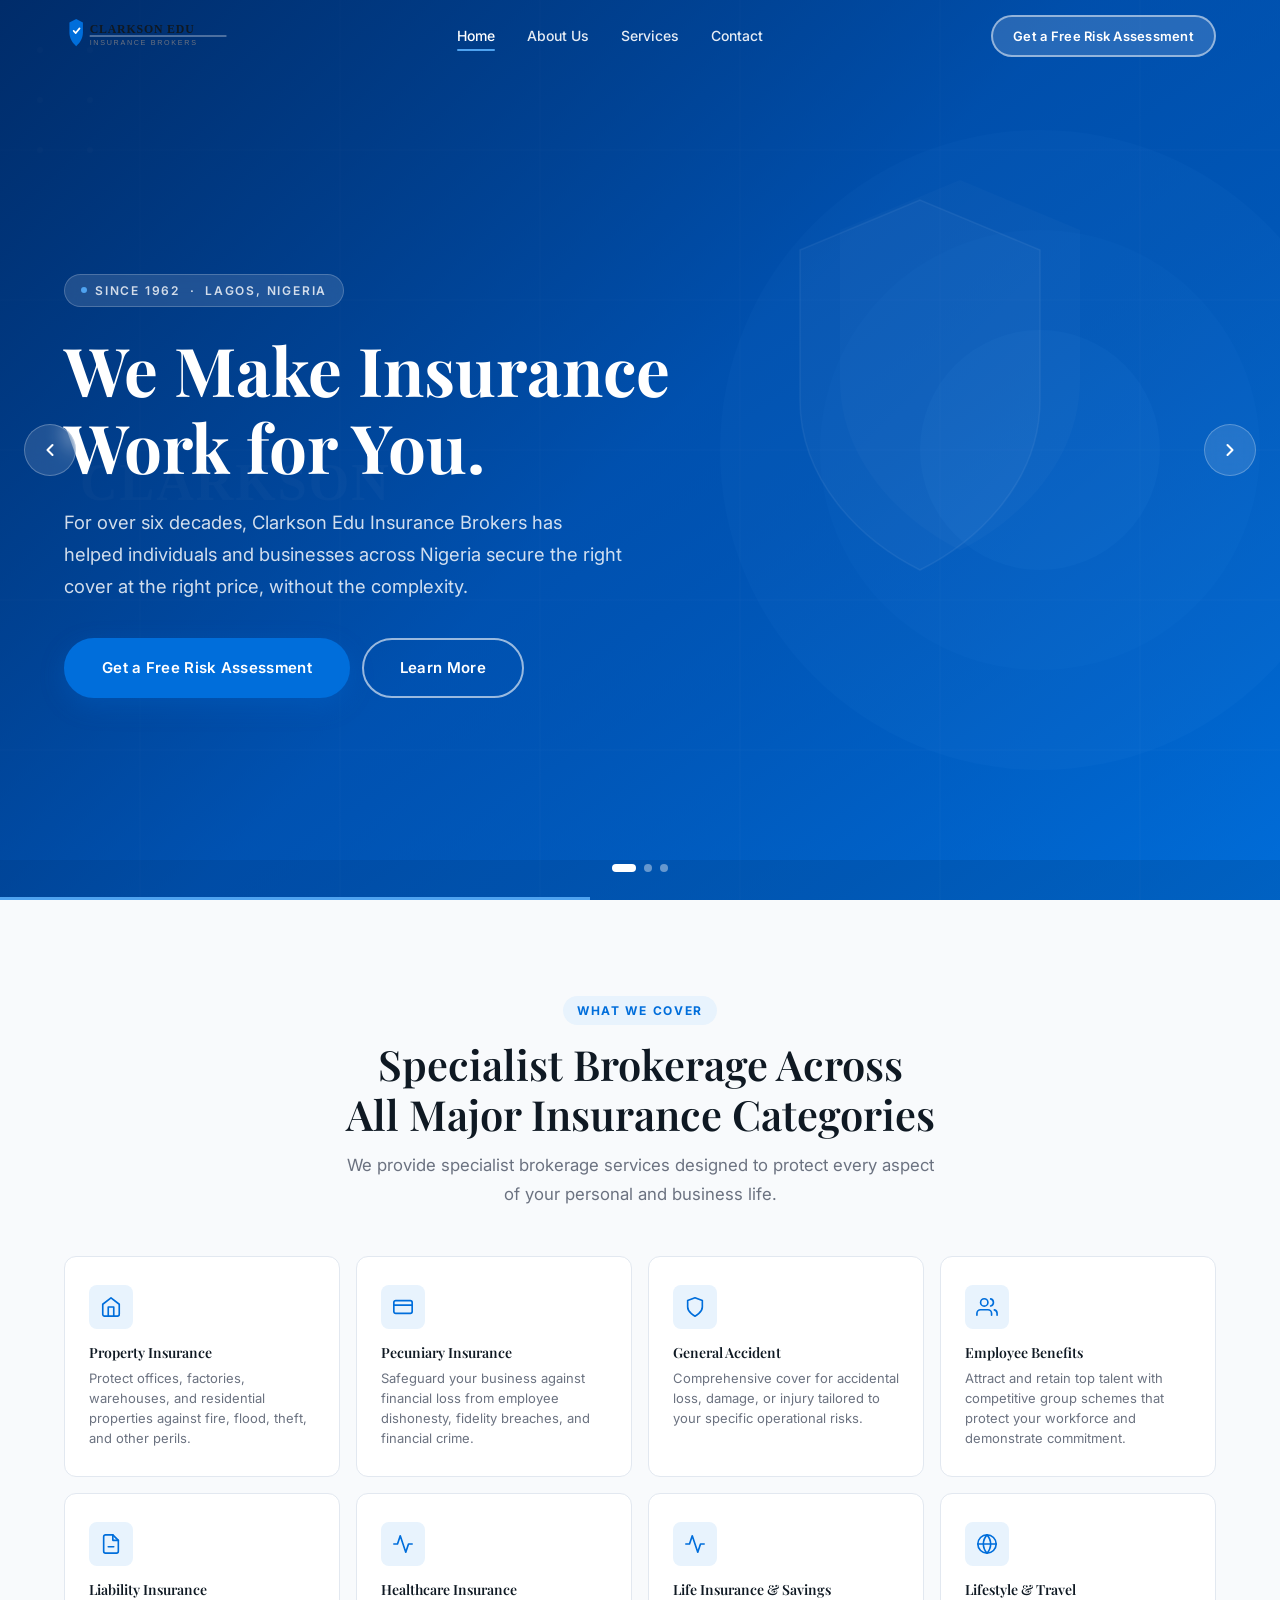
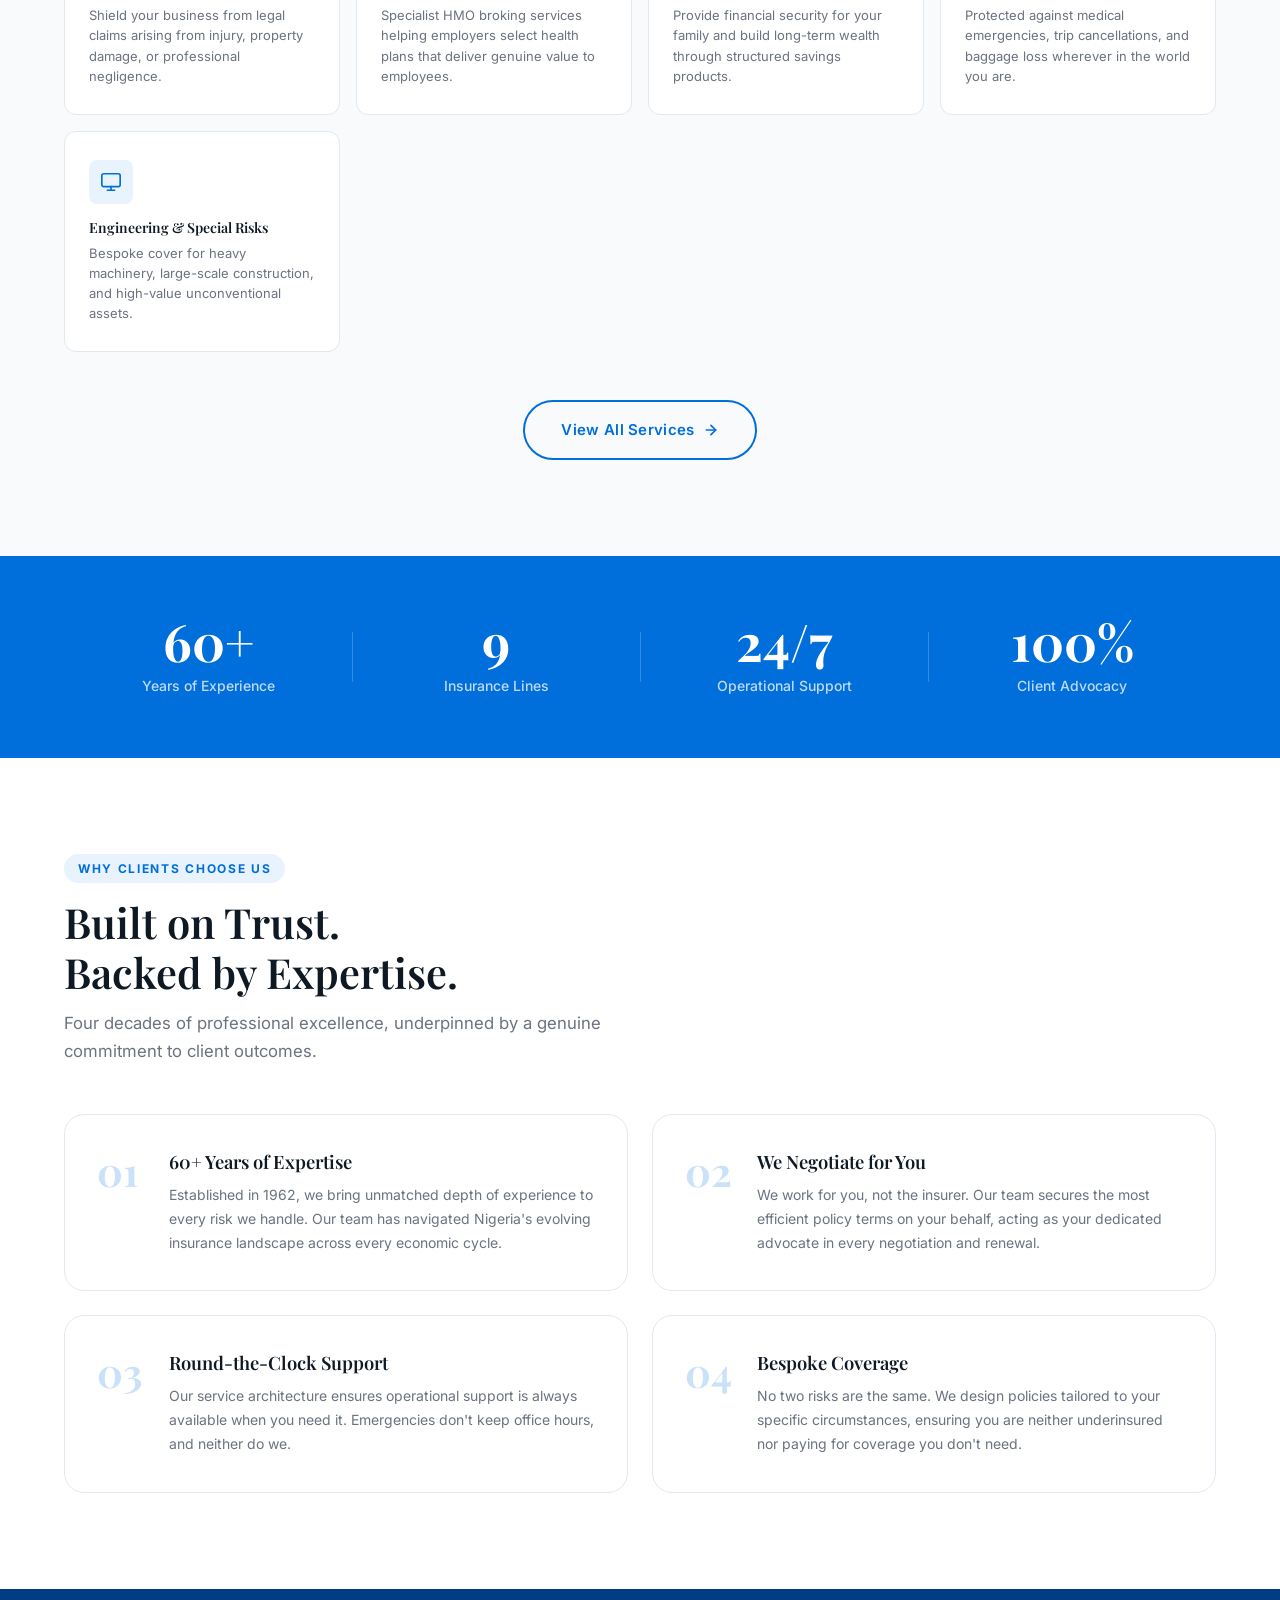
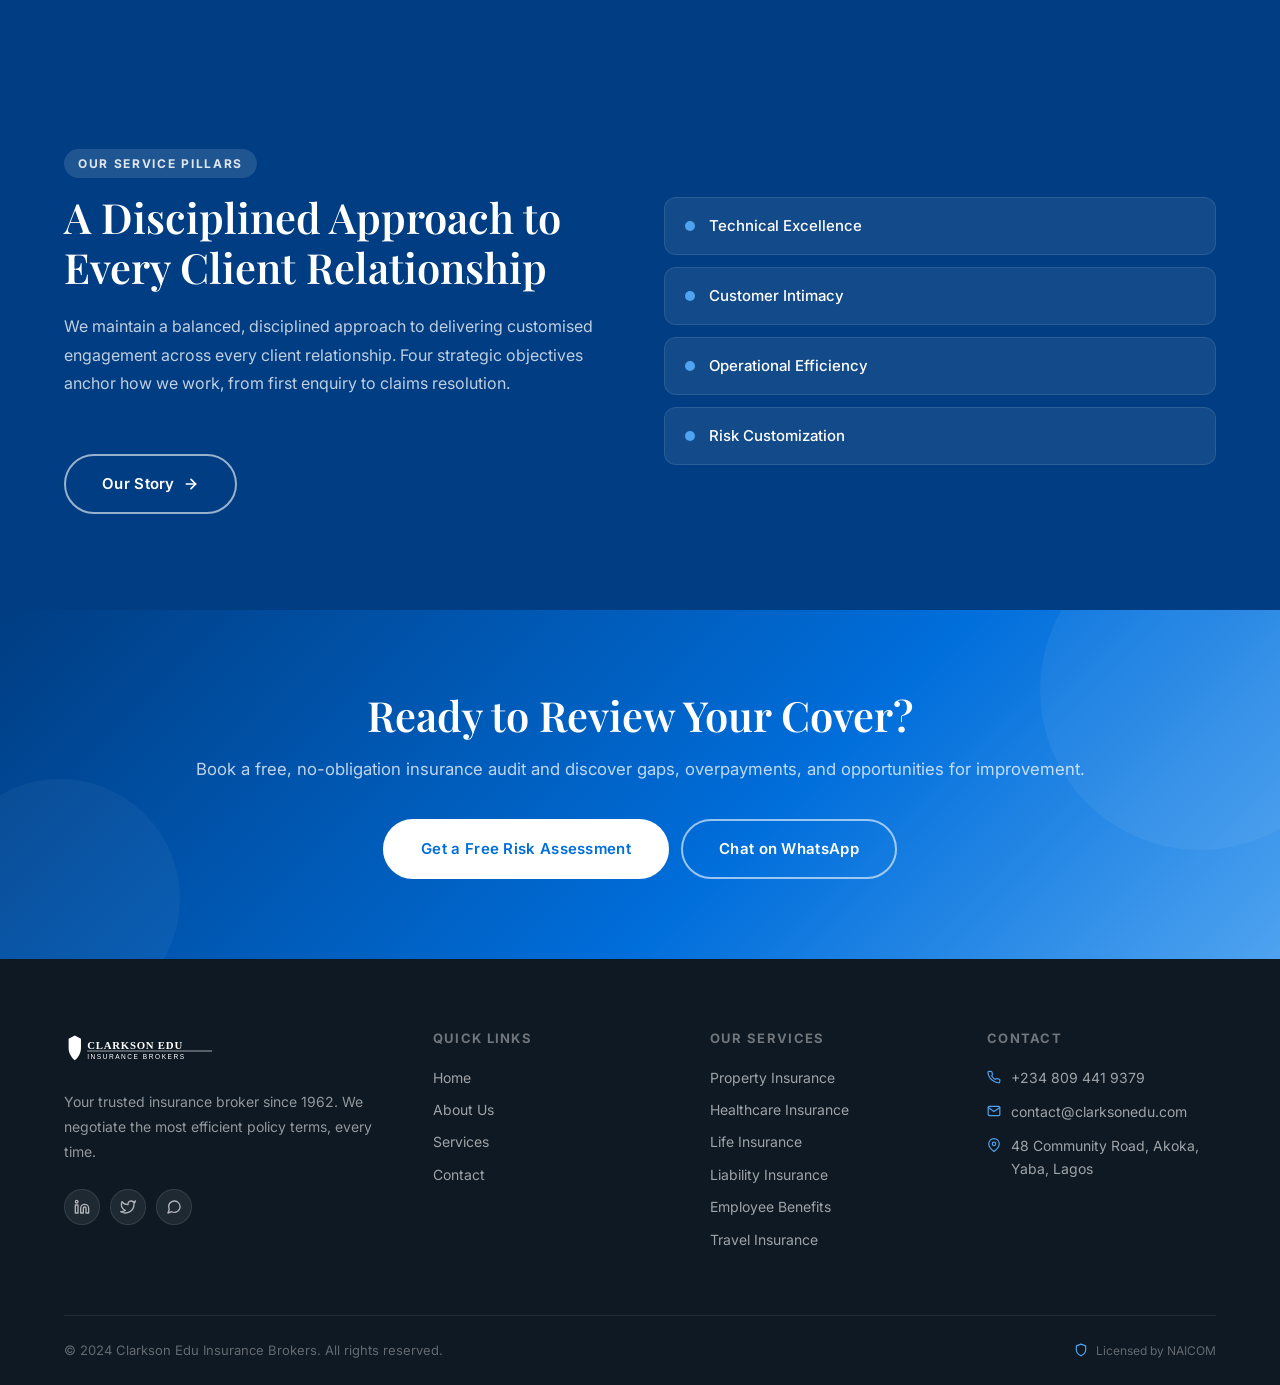
==== index.html @ 84d58c95 "Initial commit: Clarkson website Co-Authored-By: Claude Sonnet 5 <noreply@anthropic.com>" ====
<!DOCTYPE html>
<html lang="en">
<head>
  <meta charset="UTF-8"/>
  <meta name="viewport" content="width=device-width, initial-scale=1.0"/>
  <title>Clarkson Edu Insurance Brokers | We Make Insurance Work for You</title>
  <meta name="description" content="For over six decades, Clarkson Edu Insurance Brokers has helped individuals and businesses across Nigeria secure the right cover at the right price."/>
  <link rel="icon" type="image/svg+xml" href="./images/logo.svg"/>
  <link rel="preconnect" href="https://fonts.googleapis.com"/>
  <link rel="preconnect" href="https://fonts.gstatic.com" crossorigin/>
  <link href="https://fonts.googleapis.com/css2?family=Inter:wght@300;400;500;600;700;800&family=Playfair+Display:wght@500;600;700&display=swap" rel="stylesheet"/>
  <link rel="stylesheet" href="./src/css/styles.css"/>
</head>
<body>

<!-- LOADER -->
<div id="loader">
  <div class="loader-track"><div class="loader-bar"></div></div>
</div>

<!-- HEADER -->
<header id="header">
  <div class="container">
    <nav class="nav-inner">
      <a href="./index.html" class="nav-logo">
        <img src="./images/logo.svg" alt="Clarkson Edu Insurance Brokers"/>
      </a>
      <div class="nav-links">
        <a href="./index.html" class="nav-link">Home</a>
        <a href="./about.html" class="nav-link">About Us</a>
        <a href="./services.html" class="nav-link">Services</a>
        <a href="./contact.html" class="nav-link">Contact</a>
      </div>
      <div class="nav-cta">
        <a href="./contact.html" class="btn btn-primary btn-sm">Get a Free Risk Assessment</a>
      </div>
      <button class="nav-toggle" id="nav-toggle" aria-label="Toggle navigation">
        <span></span><span></span><span></span>
      </button>
    </nav>
  </div>
</header>

<!-- MOBILE NAV -->
<div id="mobile-nav">
  <a href="./index.html" class="mobile-nav-link">Home</a>
  <a href="./about.html" class="mobile-nav-link">About Us</a>
  <a href="./services.html" class="mobile-nav-link">Services</a>
  <a href="./contact.html" class="mobile-nav-link">Contact</a>
  <div class="mobile-nav-cta">
    <a href="./contact.html" class="btn btn-primary">Get a Free Risk Assessment</a>
  </div>
</div>

<!-- HERO SLIDER -->
<section class="hero">
  <div class="slider-track">
    <!-- Slide 1 -->
    <div class="slide slide-1">
      <div class="slide-content">
        <div class="slide-inner">
          <div class="slide-tag">Since 1962 &nbsp;·&nbsp; Lagos, Nigeria</div>
          <h1 class="slide-headline">We Make Insurance<br/>Work for You.</h1>
          <p class="slide-sub">For over six decades, Clarkson Edu Insurance Brokers has helped individuals and businesses across Nigeria secure the right cover at the right price, without the complexity.</p>
          <div class="slide-actions">
            <a href="./contact.html" class="btn btn-primary btn-lg">Get a Free Risk Assessment</a>
            <a href="./about.html" class="btn btn-outline btn-lg">Learn More</a>
          </div>
        </div>
      </div>
    </div>
    <!-- Slide 2 -->
    <div class="slide slide-2">
      <div class="slide-content">
        <div class="slide-inner">
          <div class="slide-tag">60+ Years of Expertise</div>
          <h1 class="slide-headline">Your Advocate.<br/>Not the Insurer's.</h1>
          <p class="slide-sub">We work for you, not the insurer. Our team secures the most efficient policy terms on your behalf, so you never navigate insurance alone.</p>
          <div class="slide-actions">
            <a href="./services.html" class="btn btn-primary btn-lg">Explore Our Services</a>
            <a href="tel:+2348094419379" class="btn btn-outline btn-lg">
              <svg xmlns="http://www.w3.org/2000/svg" width="16" height="16" viewBox="0 0 24 24" fill="none" stroke="currentColor" stroke-width="2" stroke-linecap="round" stroke-linejoin="round"><path d="M22 16.92v3a2 2 0 0 1-2.18 2 19.79 19.79 0 0 1-8.63-3.07A19.5 19.5 0 0 1 4.69 13 19.79 19.79 0 0 1 1.61 4.45 2 2 0 0 1 3.6 2.27h3a2 2 0 0 1 2 1.72c.127.96.361 1.903.7 2.81a2 2 0 0 1-.45 2.11L7.91 9.91a16 16 0 0 0 6.29 6.29l.95-.95a2 2 0 0 1 2.11-.45c.907.339 1.85.573 2.81.7A2 2 0 0 1 22 16.92z"/></svg>
              Book a Call
            </a>
          </div>
        </div>
      </div>
    </div>
    <!-- Slide 3 -->
    <div class="slide slide-3">
      <div class="slide-content">
        <div class="slide-inner">
          <div class="slide-tag">Bespoke Coverage &nbsp;·&nbsp; Round-the-Clock Support</div>
          <h1 class="slide-headline">From Property to<br/>Healthcare: We Cover It All.</h1>
          <p class="slide-sub">Specialist brokerage across all major insurance categories. From individual cover to enterprise-wide risk programs, tailored to your specific circumstances.</p>
          <div class="slide-actions">
            <a href="./services.html" class="btn btn-primary btn-lg">View All Services</a>
            <a href="https://wa.me/2348094419379" target="_blank" rel="noopener" class="btn btn-outline btn-lg">Chat on WhatsApp</a>
          </div>
        </div>
      </div>
    </div>
  </div>
  <button class="slider-prev" aria-label="Previous slide">
    <svg xmlns="http://www.w3.org/2000/svg" width="20" height="20" viewBox="0 0 24 24" fill="none" stroke="currentColor" stroke-width="2.5" stroke-linecap="round" stroke-linejoin="round"><polyline points="15 18 9 12 15 6"/></svg>
  </button>
  <button class="slider-next" aria-label="Next slide">
    <svg xmlns="http://www.w3.org/2000/svg" width="20" height="20" viewBox="0 0 24 24" fill="none" stroke="currentColor" stroke-width="2.5" stroke-linecap="round" stroke-linejoin="round"><polyline points="9 18 15 12 9 6"/></svg>
  </button>
  <div class="slider-dots"></div>
  <div class="slider-progress-bar"></div>
</section>

<!-- WHAT WE COVER -->
<section class="section section-alt">
  <div class="container">
    <div class="text-center reveal">
      <span class="section-label">What We Cover</span>
      <h2 class="section-title">Specialist Brokerage Across<br/>All Major Insurance Categories</h2>
      <p class="section-sub">We provide specialist brokerage services designed to protect every aspect of your personal and business life.</p>
    </div>
    <div class="categories-grid">
      <div class="category-card reveal reveal-delay-1">
        <div class="category-icon">
          <svg xmlns="http://www.w3.org/2000/svg" width="22" height="22" viewBox="0 0 24 24" fill="none" stroke="currentColor" stroke-width="1.8" stroke-linecap="round" stroke-linejoin="round"><path d="M3 9l9-7 9 7v11a2 2 0 0 1-2 2H5a2 2 0 0 1-2-2z"/><polyline points="9 22 9 12 15 12 15 22"/></svg>
        </div>
        <h4>Property Insurance</h4>
        <p>Protect offices, factories, warehouses, and residential properties against fire, flood, theft, and other perils.</p>
      </div>
      <div class="category-card reveal reveal-delay-2">
        <div class="category-icon">
          <svg xmlns="http://www.w3.org/2000/svg" width="22" height="22" viewBox="0 0 24 24" fill="none" stroke="currentColor" stroke-width="1.8" stroke-linecap="round" stroke-linejoin="round"><rect x="2" y="5" width="20" height="14" rx="2"/><line x1="2" y1="10" x2="22" y2="10"/></svg>
        </div>
        <h4>Pecuniary Insurance</h4>
        <p>Safeguard your business against financial loss from employee dishonesty, fidelity breaches, and financial crime.</p>
      </div>
      <div class="category-card reveal reveal-delay-3">
        <div class="category-icon">
          <svg xmlns="http://www.w3.org/2000/svg" width="22" height="22" viewBox="0 0 24 24" fill="none" stroke="currentColor" stroke-width="1.8" stroke-linecap="round" stroke-linejoin="round"><path d="M12 22s8-4 8-10V5l-8-3-8 3v7c0 6 8 10 8 10z"/></svg>
        </div>
        <h4>General Accident</h4>
        <p>Comprehensive cover for accidental loss, damage, or injury tailored to your specific operational risks.</p>
      </div>
      <div class="category-card reveal reveal-delay-4">
        <div class="category-icon">
          <svg xmlns="http://www.w3.org/2000/svg" width="22" height="22" viewBox="0 0 24 24" fill="none" stroke="currentColor" stroke-width="1.8" stroke-linecap="round" stroke-linejoin="round"><path d="M17 21v-2a4 4 0 0 0-4-4H5a4 4 0 0 0-4 4v2"/><circle cx="9" cy="7" r="4"/><path d="M23 21v-2a4 4 0 0 0-3-3.87"/><path d="M16 3.13a4 4 0 0 1 0 7.75"/></svg>
        </div>
        <h4>Employee Benefits</h4>
        <p>Attract and retain top talent with competitive group schemes that protect your workforce and demonstrate commitment.</p>
      </div>
      <div class="category-card reveal">
        <div class="category-icon">
          <svg xmlns="http://www.w3.org/2000/svg" width="22" height="22" viewBox="0 0 24 24" fill="none" stroke="currentColor" stroke-width="1.8" stroke-linecap="round" stroke-linejoin="round"><path d="M14 2H6a2 2 0 0 0-2 2v16a2 2 0 0 0 2 2h12a2 2 0 0 0 2-2V8z"/><polyline points="14 2 14 8 20 8"/><line x1="9" y1="15" x2="15" y2="15"/></svg>
        </div>
        <h4>Liability Insurance</h4>
        <p>Shield your business from legal claims arising from injury, property damage, or professional negligence.</p>
      </div>
      <div class="category-card reveal reveal-delay-1">
        <div class="category-icon">
          <svg xmlns="http://www.w3.org/2000/svg" width="22" height="22" viewBox="0 0 24 24" fill="none" stroke="currentColor" stroke-width="1.8" stroke-linecap="round" stroke-linejoin="round"><path d="M22 12h-4l-3 9L9 3l-3 9H2"/></svg>
        </div>
        <h4>Healthcare Insurance</h4>
        <p>Specialist HMO broking services helping employers select health plans that deliver genuine value to employees.</p>
      </div>
      <div class="category-card reveal reveal-delay-2">
        <div class="category-icon">
          <svg xmlns="http://www.w3.org/2000/svg" width="22" height="22" viewBox="0 0 24 24" fill="none" stroke="currentColor" stroke-width="1.8" stroke-linecap="round" stroke-linejoin="round"><polyline points="22 12 18 12 15 21 9 3 6 12 2 12"/></svg>
        </div>
        <h4>Life Insurance &amp; Savings</h4>
        <p>Provide financial security for your family and build long-term wealth through structured savings products.</p>
      </div>
      <div class="category-card reveal reveal-delay-3">
        <div class="category-icon">
          <svg xmlns="http://www.w3.org/2000/svg" width="22" height="22" viewBox="0 0 24 24" fill="none" stroke="currentColor" stroke-width="1.8" stroke-linecap="round" stroke-linejoin="round"><circle cx="12" cy="12" r="10"/><line x1="2" y1="12" x2="22" y2="12"/><path d="M12 2a15.3 15.3 0 0 1 4 10 15.3 15.3 0 0 1-4 10 15.3 15.3 0 0 1-4-10 15.3 15.3 0 0 1 4-10z"/></svg>
        </div>
        <h4>Lifestyle &amp; Travel</h4>
        <p>Protected against medical emergencies, trip cancellations, and baggage loss wherever in the world you are.</p>
      </div>
      <div class="category-card reveal reveal-delay-4">
        <div class="category-icon">
          <svg xmlns="http://www.w3.org/2000/svg" width="22" height="22" viewBox="0 0 24 24" fill="none" stroke="currentColor" stroke-width="1.8" stroke-linecap="round" stroke-linejoin="round"><rect x="2" y="3" width="20" height="14" rx="2"/><line x1="8" y1="21" x2="16" y2="21"/><line x1="12" y1="17" x2="12" y2="21"/></svg>
        </div>
        <h4>Engineering &amp; Special Risks</h4>
        <p>Bespoke cover for heavy machinery, large-scale construction, and high-value unconventional assets.</p>
      </div>
    </div>
    <div class="text-center" style="margin-top:48px;">
      <a href="./services.html" class="btn btn-outline-dark btn-lg">
        View All Services
        <svg xmlns="http://www.w3.org/2000/svg" width="16" height="16" viewBox="0 0 24 24" fill="none" stroke="currentColor" stroke-width="2.5" stroke-linecap="round" stroke-linejoin="round"><line x1="5" y1="12" x2="19" y2="12"/><polyline points="12 5 19 12 12 19"/></svg>
      </a>
    </div>
  </div>
</section>

<!-- STATS STRIP -->
<div class="stats-strip">
  <div class="container">
    <div class="stats-grid">
      <div class="stat-item reveal">
        <div class="stat-num">60+</div>
        <div class="stat-label">Years of Experience</div>
      </div>
      <div class="stat-item reveal reveal-delay-1">
        <div class="stat-num">9</div>
        <div class="stat-label">Insurance Lines</div>
      </div>
      <div class="stat-item reveal reveal-delay-2">
        <div class="stat-num">24/7</div>
        <div class="stat-label">Operational Support</div>
      </div>
      <div class="stat-item reveal reveal-delay-3">
        <div class="stat-num">100%</div>
        <div class="stat-label">Client Advocacy</div>
      </div>
    </div>
  </div>
</div>

<!-- WHY CLIENTS CHOOSE CLARKSON -->
<section class="section">
  <div class="container">
    <div class="reveal">
      <span class="section-label">Why Clients Choose Us</span>
      <h2 class="section-title">Built on Trust.<br/>Backed by Expertise.</h2>
      <p class="section-sub">Four decades of professional excellence, underpinned by a genuine commitment to client outcomes.</p>
    </div>
    <div class="reasons-grid" style="margin-top:48px;">
      <div class="reason-card reveal">
        <div class="reason-num">01</div>
        <div class="reason-body">
          <h3>60+ Years of Expertise</h3>
          <p>Established in 1962, we bring unmatched depth of experience to every risk we handle. Our team has navigated Nigeria's evolving insurance landscape across every economic cycle.</p>
        </div>
      </div>
      <div class="reason-card reveal reveal-delay-1">
        <div class="reason-num">02</div>
        <div class="reason-body">
          <h3>We Negotiate for You</h3>
          <p>We work for you, not the insurer. Our team secures the most efficient policy terms on your behalf, acting as your dedicated advocate in every negotiation and renewal.</p>
        </div>
      </div>
      <div class="reason-card reveal reveal-delay-2">
        <div class="reason-num">03</div>
        <div class="reason-body">
          <h3>Round-the-Clock Support</h3>
          <p>Our service architecture ensures operational support is always available when you need it. Emergencies don't keep office hours, and neither do we.</p>
        </div>
      </div>
      <div class="reason-card reveal reveal-delay-3">
        <div class="reason-num">04</div>
        <div class="reason-body">
          <h3>Bespoke Coverage</h3>
          <p>No two risks are the same. We design policies tailored to your specific circumstances, ensuring you are neither underinsured nor paying for coverage you don't need.</p>
        </div>
      </div>
    </div>
  </div>
</section>

<!-- SERVICE PILLARS -->
<section class="section section-dark">
  <div class="container">
    <div class="pillars-wrapper">
      <div class="pillars-text reveal">
        <span class="section-label">Our Service Pillars</span>
        <h2 class="section-title" style="color:#fff;margin-bottom:20px;">A Disciplined Approach to Every Client Relationship</h2>
        <p>We maintain a balanced, disciplined approach to delivering customised engagement across every client relationship. Four strategic objectives anchor how we work, from first enquiry to claims resolution.</p>
        <a href="./about.html" class="btn btn-outline btn-lg" style="margin-top:24px;">
          Our Story
          <svg xmlns="http://www.w3.org/2000/svg" width="16" height="16" viewBox="0 0 24 24" fill="none" stroke="currentColor" stroke-width="2.5" stroke-linecap="round" stroke-linejoin="round"><line x1="5" y1="12" x2="19" y2="12"/><polyline points="12 5 19 12 12 19"/></svg>
        </a>
      </div>
      <div class="pillars-list reveal reveal-delay-2">
        <div class="pillar-item"><div class="pillar-dot"></div><span>Technical Excellence</span></div>
        <div class="pillar-item"><div class="pillar-dot"></div><span>Customer Intimacy</span></div>
        <div class="pillar-item"><div class="pillar-dot"></div><span>Operational Efficiency</span></div>
        <div class="pillar-item"><div class="pillar-dot"></div><span>Risk Customization</span></div>
      </div>
    </div>
  </div>
</section>

<!-- CTA BANNER -->
<section class="cta-banner">
  <div class="container">
    <div class="cta-banner-inner reveal">
      <h2>Ready to Review Your Cover?</h2>
      <p>Book a free, no-obligation insurance audit and discover gaps, overpayments, and opportunities for improvement.</p>
      <div class="btn-group">
        <a href="./contact.html" class="btn btn-lg" style="background:#fff;color:var(--primary);border:2px solid #fff;">Get a Free Risk Assessment</a>
        <a href="https://wa.me/2348094419379" target="_blank" rel="noopener" class="btn btn-outline btn-lg">Chat on WhatsApp</a>
      </div>
    </div>
  </div>
</section>

<!-- FOOTER -->
<footer>
  <div class="container">
    <div class="footer-grid">
      <div class="footer-brand">
        <div class="footer-logo">
          <img src="./images/logo.svg" alt="Clarkson Edu Insurance Brokers"/>
        </div>
        <p class="footer-tagline">Your trusted insurance broker since 1962. We negotiate the most efficient policy terms, every time.</p>
        <div class="footer-socials">
          <a href="#" class="social-btn" aria-label="LinkedIn"><svg xmlns="http://www.w3.org/2000/svg" width="16" height="16" viewBox="0 0 24 24" fill="none" stroke="currentColor" stroke-width="2" stroke-linecap="round" stroke-linejoin="round"><path d="M16 8a6 6 0 0 1 6 6v7h-4v-7a2 2 0 0 0-2-2 2 2 0 0 0-2 2v7h-4v-7a6 6 0 0 1 6-6z"/><rect x="2" y="9" width="4" height="12"/><circle cx="4" cy="4" r="2"/></svg></a>
          <a href="#" class="social-btn" aria-label="Twitter/X"><svg xmlns="http://www.w3.org/2000/svg" width="16" height="16" viewBox="0 0 24 24" fill="none" stroke="currentColor" stroke-width="2" stroke-linecap="round" stroke-linejoin="round"><path d="M23 3a10.9 10.9 0 0 1-3.14 1.53 4.48 4.48 0 0 0-7.86 3v1A10.66 10.66 0 0 1 3 4s-4 9 5 13a11.64 11.64 0 0 1-7 2c9 5 20 0 20-11.5a4.5 4.5 0 0 0-.08-.83A7.72 7.72 0 0 0 23 3z"/></svg></a>
          <a href="https://wa.me/2348094419379" class="social-btn" aria-label="WhatsApp"><svg xmlns="http://www.w3.org/2000/svg" width="16" height="16" viewBox="0 0 24 24" fill="none" stroke="currentColor" stroke-width="2" stroke-linecap="round" stroke-linejoin="round"><path d="M21 11.5a8.38 8.38 0 0 1-.9 3.8 8.5 8.5 0 0 1-7.6 4.7 8.38 8.38 0 0 1-3.8-.9L3 21l1.9-5.7a8.38 8.38 0 0 1-.9-3.8 8.5 8.5 0 0 1 4.7-7.6 8.38 8.38 0 0 1 3.8-.9h.5a8.48 8.48 0 0 1 8 8v.5z"/></svg></a>
        </div>
      </div>
      <div class="footer-col">
        <h4>Quick Links</h4>
        <div class="footer-links">
          <a href="./index.html">Home</a>
          <a href="./about.html">About Us</a>
          <a href="./services.html">Services</a>
          <a href="./contact.html">Contact</a>
        </div>
      </div>
      <div class="footer-col">
        <h4>Our Services</h4>
        <div class="footer-links">
          <a href="./services.html">Property Insurance</a>
          <a href="./services.html">Healthcare Insurance</a>
          <a href="./services.html">Life Insurance</a>
          <a href="./services.html">Liability Insurance</a>
          <a href="./services.html">Employee Benefits</a>
          <a href="./services.html">Travel Insurance</a>
        </div>
      </div>
      <div class="footer-col">
        <h4>Contact</h4>
        <div class="footer-contact-item"><svg xmlns="http://www.w3.org/2000/svg" width="14" height="14" viewBox="0 0 24 24" fill="none" stroke="currentColor" stroke-width="2" stroke-linecap="round" stroke-linejoin="round"><path d="M22 16.92v3a2 2 0 0 1-2.18 2 19.79 19.79 0 0 1-8.63-3.07A19.5 19.5 0 0 1 4.69 13 19.79 19.79 0 0 1 1.61 4.45 2 2 0 0 1 3.6 2.27h3a2 2 0 0 1 2 1.72c.127.96.361 1.903.7 2.81a2 2 0 0 1-.45 2.11L7.91 9.91a16 16 0 0 0 6.29 6.29l.95-.95a2 2 0 0 1 2.11-.45c.907.339 1.85.573 2.81.7A2 2 0 0 1 22 16.92z"/></svg><span>+234 809 441 9379</span></div>
        <div class="footer-contact-item"><svg xmlns="http://www.w3.org/2000/svg" width="14" height="14" viewBox="0 0 24 24" fill="none" stroke="currentColor" stroke-width="2" stroke-linecap="round" stroke-linejoin="round"><path d="M4 4h16c1.1 0 2 .9 2 2v12c0 1.1-.9 2-2 2H4c-1.1 0-2-.9-2-2V6c0-1.1.9-2 2-2z"/><polyline points="22,6 12,13 2,6"/></svg><span>contact@clarksonedu.com</span></div>
        <div class="footer-contact-item"><svg xmlns="http://www.w3.org/2000/svg" width="14" height="14" viewBox="0 0 24 24" fill="none" stroke="currentColor" stroke-width="2" stroke-linecap="round" stroke-linejoin="round"><path d="M21 10c0 7-9 13-9 13s-9-6-9-13a9 9 0 0 1 18 0z"/><circle cx="12" cy="10" r="3"/></svg><span>48 Community Road, Akoka, Yaba, Lagos</span></div>
      </div>
    </div>
    <div class="footer-bottom">
      <p class="footer-copy">© 2024 Clarkson Edu Insurance Brokers. All rights reserved.</p>
      <div class="footer-badge"><svg xmlns="http://www.w3.org/2000/svg" width="14" height="14" viewBox="0 0 24 24" fill="none" stroke="currentColor" stroke-width="2" stroke-linecap="round" stroke-linejoin="round"><path d="M12 22s8-4 8-10V5l-8-3-8 3v7c0 6 8 10 8 10z"/></svg>Licensed by NAICOM</div>
    </div>
  </div>
</footer>

<script type="module" src="./src/js/main.js"></script>
</body>
</html>
---- src/css/styles.css ----
/* ============================================================
   CLARKSON INSURANCE BROKERS — MAIN STYLESHEET
   Primary: #006edb  |  Theme: Light
   ============================================================ */

/* --- Google Fonts --- */
@import url('https://fonts.googleapis.com/css2?family=Inter:wght@300;400;500;600;700;800;900&family=Playfair+Display:wght@500;600;700&display=swap');

/* --- Variables --- */
:root {
  --primary:       #006edb;
  --primary-dark:  #0055b0;
  --primary-deeper:#003d82;
  --primary-light: #e8f3fd;
  --primary-mid:   #4fa3f0;
  --accent:        #ff6b2b;

  --text-dark:     #0f1923;
  --text-body:     #2d3748;
  --text-muted:    #6b7280;
  --text-light:    #9ca3af;

  --bg:            #ffffff;
  --bg-surface:    #f8fafc;
  --bg-alt:        #f1f5f9;
  --border:        #e2e8f0;
  --border-light:  #f1f5f9;

  --radius-sm:     4px;
  --radius:        8px;
  --radius-lg:     12px;
  --radius-xl:     20px;
  --radius-full:   9999px;

  --shadow-sm:     0 1px 3px rgba(0,0,0,0.06), 0 1px 2px rgba(0,0,0,0.04);
  --shadow:        0 4px 16px rgba(0,0,0,0.08);
  --shadow-md:     0 8px 32px rgba(0,0,0,0.10);
  --shadow-lg:     0 16px 48px rgba(0,0,0,0.12);
  --shadow-primary:0 8px 24px rgba(0,110,219,0.25);

  --transition:    all 0.25s cubic-bezier(0.4,0,0.2,1);
  --transition-slow: all 0.45s cubic-bezier(0.4,0,0.2,1);

  --header-h:      72px;
  --max-w:         1200px;
  --max-w-narrow:  860px;
}

/* --- Reset --- */
*, *::before, *::after { box-sizing: border-box; margin: 0; padding: 0; }
html { scroll-behavior: smooth; font-size: 16px; }
body {
  font-family: 'Inter', system-ui, sans-serif;
  background: var(--bg);
  color: var(--text-body);
  line-height: 1.6;
  -webkit-font-smoothing: antialiased;
  overflow-x: hidden;
}
img { display: block; max-width: 100%; }
a { text-decoration: none; color: inherit; }
ul, ol { list-style: none; }
button { cursor: pointer; font-family: inherit; }
input, textarea, select { font-family: inherit; }

/* --- Loader --- */
#loader {
  position: fixed;
  inset: 0;
  background: #ffffff;
  z-index: 99999;
  display: flex;
  flex-direction: column;
  align-items: center;
  justify-content: center;
  gap: 16px;
  transition: opacity 0.5s ease, visibility 0.5s ease;
}
#loader.hidden {
  opacity: 0;
  visibility: hidden;
  pointer-events: none;
}
.loader-label {
  font-size: 13px;
  font-weight: 500;
  letter-spacing: 0.12em;
  text-transform: uppercase;
  color: #888;
}
.loader-track {
  width: 200px;
  height: 2px;
  background: #e5e5e5;
  border-radius: 2px;
  overflow: hidden;
}
.loader-bar {
  height: 100%;
  width: 0%;
  background: #000000;
  border-radius: 2px;
  transition: width 0.12s ease;
}

/* --- Container --- */
.container {
  width: 100%;
  max-width: var(--max-w);
  margin: 0 auto;
  padding: 0 24px;
}
.container-narrow {
  width: 100%;
  max-width: var(--max-w-narrow);
  margin: 0 auto;
  padding: 0 24px;
}

/* --- Typography --- */
h1, h2, h3, h4, h5 {
  font-family: 'Playfair Display', Georgia, serif;
  color: var(--text-dark);
  line-height: 1.2;
}
h1 { font-size: clamp(2.2rem, 5vw, 3.6rem); font-weight: 700; }
h2 { font-size: clamp(1.8rem, 3.5vw, 2.6rem); font-weight: 600; }
h3 { font-size: clamp(1.2rem, 2.5vw, 1.5rem); font-weight: 600; }
h4 { font-size: 1.1rem; font-weight: 600; }
p  { color: var(--text-body); }

.section-label {
  display: inline-block;
  font-size: 12px;
  font-weight: 700;
  letter-spacing: 0.14em;
  text-transform: uppercase;
  color: var(--primary);
  background: var(--primary-light);
  padding: 5px 14px;
  border-radius: var(--radius-full);
  margin-bottom: 14px;
}
.section-title { margin-bottom: 12px; }
.section-sub {
  font-size: 1.05rem;
  color: var(--text-muted);
  max-width: 600px;
  line-height: 1.7;
}
.text-center { text-align: center; }
.text-center .section-sub { margin: 0 auto; }

/* --- Buttons --- */
.btn {
  display: inline-flex;
  align-items: center;
  gap: 8px;
  padding: 13px 28px;
  font-size: 14px;
  font-weight: 600;
  font-family: 'Inter', sans-serif;
  border-radius: var(--radius-full);
  border: 2px solid transparent;
  transition: var(--transition);
  white-space: nowrap;
  letter-spacing: 0.02em;
}
.btn-primary {
  background: var(--primary);
  color: #fff;
  border-color: var(--primary);
  box-shadow: var(--shadow-primary);
}
.btn-primary:hover {
  background: var(--primary-dark);
  border-color: var(--primary-dark);
  transform: translateY(-1px);
  box-shadow: 0 12px 32px rgba(0,110,219,0.35);
}
.btn-outline {
  background: transparent;
  color: #fff;
  border-color: rgba(255,255,255,0.6);
}
.btn-outline:hover {
  background: rgba(255,255,255,0.15);
  border-color: #fff;
}
.btn-outline-dark {
  background: transparent;
  color: var(--primary);
  border-color: var(--primary);
}
.btn-outline-dark:hover {
  background: var(--primary);
  color: #fff;
}
.btn-ghost {
  background: transparent;
  color: var(--primary);
  border-color: transparent;
  padding-left: 0;
}
.btn-ghost:hover { gap: 12px; }
.btn svg { width: 16px; height: 16px; flex-shrink: 0; }
.btn-sm { padding: 9px 20px; font-size: 13px; }
.btn-lg { padding: 16px 36px; font-size: 15px; }

/* ============================================================
   HEADER / NAVIGATION
   ============================================================ */
#header {
  position: fixed;
  top: 0; left: 0; right: 0;
  height: var(--header-h);
  z-index: 1000;
  background: transparent;
  transition: var(--transition-slow);
}
#header.scrolled {
  background: rgba(255,255,255,0.98);
  box-shadow: 0 1px 0 var(--border), var(--shadow-sm);
  backdrop-filter: blur(12px);
  -webkit-backdrop-filter: blur(12px);
}
.nav-inner {
  height: var(--header-h);
  display: flex;
  align-items: center;
  justify-content: space-between;
  gap: 24px;
}
.nav-logo {
  display: flex;
  align-items: center;
  gap: 12px;
  flex-shrink: 0;
}
.nav-logo img {
  height: 44px;
  width: auto;
  max-width: 100%;
  object-fit: contain;
}

.nav-links {
  display: flex;
  align-items: center;
  gap: 4px;
}
.nav-link {
  padding: 8px 14px;
  font-size: 14px;
  font-weight: 500;
  color: rgba(255,255,255,0.9);
  border-radius: var(--radius);
  transition: var(--transition);
  position: relative;
}
.nav-link::after {
  content: '';
  position: absolute;
  bottom: 4px; left: 14px; right: 14px;
  height: 2px;
  background: var(--primary-mid);
  border-radius: 2px;
  transform: scaleX(0);
  transition: transform 0.2s ease;
}
.nav-link:hover::after,
.nav-link.active::after { transform: scaleX(1); }
.nav-link:hover { color: #fff; }
.nav-link.active { color: #fff; }

#header.scrolled .nav-link { color: var(--text-body); }
#header.scrolled .nav-link:hover { color: var(--primary); background: var(--primary-light); }
#header.scrolled .nav-link.active { color: var(--primary); }
#header.scrolled .nav-link::after { background: var(--primary); }

.nav-cta { margin-left: 12px; }
#header:not(.scrolled) .nav-cta .btn-primary {
  background: rgba(255,255,255,0.15);
  border-color: rgba(255,255,255,0.5);
  box-shadow: none;
}
#header:not(.scrolled) .nav-cta .btn-primary:hover {
  background: rgba(255,255,255,0.25);
  border-color: #fff;
}

.nav-toggle {
  display: none;
  flex-direction: column;
  gap: 5px;
  background: none;
  border: none;
  padding: 6px;
  cursor: pointer;
}
.nav-toggle span {
  display: block;
  width: 24px;
  height: 2px;
  background: #fff;
  border-radius: 2px;
  transition: var(--transition);
}
#header.scrolled .nav-toggle span { background: var(--text-dark); }

.nav-toggle.open span:nth-child(1) { transform: translateY(7px) rotate(45deg); }
.nav-toggle.open span:nth-child(2) { opacity: 0; }
.nav-toggle.open span:nth-child(3) { transform: translateY(-7px) rotate(-45deg); }

/* --- Mobile Nav --- */
#mobile-nav {
  display: none;
  position: fixed;
  top: var(--header-h);
  left: 0; right: 0;
  background: rgba(255,255,255,0.98);
  backdrop-filter: blur(20px);
  border-top: 1px solid var(--border);
  box-shadow: var(--shadow-md);
  z-index: 999;
  padding: 16px 0;
  transform: translateY(-10px);
  opacity: 0;
  transition: var(--transition);
  pointer-events: none;
}
#mobile-nav.open {
  transform: translateY(0);
  opacity: 1;
  pointer-events: all;
}
.mobile-nav-link {
  display: block;
  padding: 13px 24px;
  font-size: 15px;
  font-weight: 500;
  color: var(--text-body);
  border-left: 3px solid transparent;
  transition: var(--transition);
}
.mobile-nav-link:hover, .mobile-nav-link.active {
  color: var(--primary);
  background: var(--primary-light);
  border-left-color: var(--primary);
}
.mobile-nav-cta {
  padding: 12px 24px;
  margin-top: 8px;
  border-top: 1px solid var(--border);
}
.mobile-nav-cta .btn { width: 100%; justify-content: center; }

/* ============================================================
   HERO SLIDER
   ============================================================ */
.hero {
  position: relative;
  height: 100vh;
  min-height: 600px;
  max-height: 900px;
  overflow: hidden;
  background: var(--primary-deeper);
}
.slider-track {
  display: flex;
  height: 100%;
  transition: transform 0.7s cubic-bezier(0.77,0,0.175,1);
  will-change: transform;
}
.slide {
  position: relative;
  min-width: 100%;
  height: 100%;
  background: var(--primary-deeper);
  background-size: cover;
  background-position: center;
  background-repeat: no-repeat;
}
.slide::after {
  content: '';
  position: absolute;
  inset: 0;
  background: linear-gradient(
    135deg,
    rgba(0,40,100,0.82) 0%,
    rgba(0,80,180,0.55) 50%,
    rgba(0,110,219,0.3) 100%
  );
}
.slide-1 { background-image: url('../../assets/slide1.svg'); }
.slide-2 { background-image: url('../../assets/slide2.svg'); }
.slide-3 { background-image: url('../../assets/slide3.svg'); }

.slide-content {
  position: absolute;
  inset: 0;
  z-index: 2;
  display: flex;
  align-items: center;
  padding-top: var(--header-h);
}
.slide-inner {
  max-width: var(--max-w);
  width: 100%;
  margin: 0 auto;
  padding: 0 24px;
}
.slide-tag {
  display: inline-flex;
  align-items: center;
  gap: 8px;
  font-size: 12px;
  font-weight: 600;
  letter-spacing: 0.15em;
  text-transform: uppercase;
  color: rgba(255,255,255,0.8);
  background: rgba(255,255,255,0.12);
  backdrop-filter: blur(8px);
  border: 1px solid rgba(255,255,255,0.2);
  padding: 6px 16px;
  border-radius: var(--radius-full);
  margin-bottom: 24px;
}
.slide-tag::before {
  content: '';
  width: 6px; height: 6px;
  border-radius: 50%;
  background: #4fa3f0;
  flex-shrink: 0;
}
.slide-headline {
  font-family: 'Playfair Display', serif;
  font-size: clamp(2.4rem, 5.5vw, 4.2rem);
  font-weight: 700;
  color: #fff;
  line-height: 1.15;
  margin-bottom: 20px;
  max-width: 700px;
}
.slide-sub {
  font-size: clamp(1rem, 1.8vw, 1.15rem);
  color: rgba(255,255,255,0.82);
  max-width: 560px;
  line-height: 1.75;
  margin-bottom: 36px;
}
.slide-actions {
  display: flex;
  flex-wrap: wrap;
  gap: 12px;
  align-items: center;
}

/* Slider Controls */
.slider-prev,
.slider-next {
  position: absolute;
  top: 50%;
  transform: translateY(-50%);
  z-index: 10;
  width: 52px;
  height: 52px;
  border-radius: 50%;
  background: rgba(255,255,255,0.12);
  backdrop-filter: blur(10px);
  border: 1px solid rgba(255,255,255,0.25);
  color: #fff;
  display: flex;
  align-items: center;
  justify-content: center;
  transition: var(--transition);
}
.slider-prev { left: 24px; }
.slider-next { right: 24px; }
.slider-prev:hover,
.slider-next:hover {
  background: rgba(255,255,255,0.25);
  border-color: rgba(255,255,255,0.5);
  transform: translateY(-50%) scale(1.05);
}
.slider-prev svg,
.slider-next svg { width: 20px; height: 20px; }

/* Slider Dots */
.slider-dots {
  position: absolute;
  bottom: 28px;
  left: 50%;
  transform: translateX(-50%);
  z-index: 10;
  display: flex;
  gap: 8px;
}
.dot {
  width: 8px;
  height: 8px;
  border-radius: 50%;
  background: rgba(255,255,255,0.4);
  border: none;
  transition: var(--transition);
  cursor: pointer;
}
.dot.active {
  background: #fff;
  width: 24px;
  border-radius: 4px;
}

/* Slider Progress */
.slider-progress-bar {
  position: absolute;
  bottom: 0; left: 0;
  height: 3px;
  background: var(--primary-mid);
  width: 0%;
  z-index: 10;
  transition: width 0.1s linear;
}

/* ============================================================
   PAGE HERO (inner pages)
   ============================================================ */
.page-hero {
  height: 320px;
  background: linear-gradient(135deg, var(--primary-deeper) 0%, var(--primary) 100%);
  display: flex;
  align-items: flex-end;
  padding-bottom: 56px;
  padding-top: var(--header-h);
  position: relative;
  overflow: hidden;
}
.page-hero::before {
  content: '';
  position: absolute;
  inset: 0;
  background-image:
    radial-gradient(circle at 80% 20%, rgba(255,255,255,0.06) 0%, transparent 50%),
    radial-gradient(circle at 20% 80%, rgba(0,0,0,0.1) 0%, transparent 40%);
}
.page-hero-inner { position: relative; z-index: 1; }
.page-hero-label {
  font-size: 12px;
  font-weight: 600;
  letter-spacing: 0.14em;
  text-transform: uppercase;
  color: rgba(255,255,255,0.65);
  margin-bottom: 10px;
}
.page-hero h1 {
  color: #fff;
  font-size: clamp(2rem, 4vw, 3rem);
}
.page-hero p {
  color: rgba(255,255,255,0.75);
  font-size: 1.05rem;
  margin-top: 10px;
  max-width: 520px;
}

/* ============================================================
   SECTIONS
   ============================================================ */
.section { padding: 96px 0; }
.section-sm { padding: 64px 0; }
.section-lg { padding: 120px 0; }
.section-alt { background: var(--bg-surface); }
.section-dark {
  background: var(--primary-deeper);
  color: #fff;
}
.section-dark h2,
.section-dark h3,
.section-dark h4 { color: #fff; }
.section-dark .section-label {
  background: rgba(255,255,255,0.12);
  color: rgba(255,255,255,0.85);
}
.section-dark .section-sub { color: rgba(255,255,255,0.7); }
.section-dark p { color: rgba(255,255,255,0.75); }

/* ============================================================
   WHAT WE COVER — Insurance Categories Grid
   ============================================================ */
.categories-grid {
  display: grid;
  grid-template-columns: repeat(auto-fill, minmax(220px, 1fr));
  gap: 16px;
  margin-top: 48px;
}
.category-card {
  background: var(--bg);
  border: 1px solid var(--border);
  border-radius: var(--radius-lg);
  padding: 28px 24px;
  transition: var(--transition);
  position: relative;
  overflow: hidden;
}
.category-card::before {
  content: '';
  position: absolute;
  top: 0; left: 0; right: 0;
  height: 3px;
  background: linear-gradient(90deg, var(--primary), var(--primary-mid));
  transform: scaleX(0);
  transform-origin: left;
  transition: transform 0.3s ease;
}
.category-card:hover { border-color: var(--primary); box-shadow: var(--shadow-md); transform: translateY(-2px); }
.category-card:hover::before { transform: scaleX(1); }
.category-icon {
  width: 44px;
  height: 44px;
  border-radius: var(--radius);
  background: var(--primary-light);
  display: flex;
  align-items: center;
  justify-content: center;
  margin-bottom: 16px;
  color: var(--primary);
}
.category-icon svg { width: 22px; height: 22px; }
.category-card h4 { font-size: 14px; font-weight: 600; color: var(--text-dark); margin-bottom: 6px; }
.category-card p  { font-size: 13px; color: var(--text-muted); line-height: 1.55; }

/* ============================================================
   WHY CHOOSE CLARKSON
   ============================================================ */
.reasons-grid {
  display: grid;
  grid-template-columns: repeat(2, 1fr);
  gap: 24px;
  margin-top: 48px;
}
.reason-card {
  background: var(--bg);
  border: 1px solid var(--border);
  border-radius: var(--radius-xl);
  padding: 36px 32px;
  display: flex;
  gap: 20px;
  transition: var(--transition);
}
.reason-card:hover { box-shadow: var(--shadow-md); transform: translateY(-2px); border-color: var(--border-light); }
.reason-num {
  font-family: 'Playfair Display', serif;
  font-size: 2.5rem;
  font-weight: 700;
  color: var(--primary-light);
  line-height: 1;
  flex-shrink: 0;
  width: 52px;
  color: var(--primary);
  opacity: 0.2;
}
.reason-body h3 { font-size: 1.15rem; margin-bottom: 10px; }
.reason-body p  { font-size: 14px; color: var(--text-muted); line-height: 1.7; }

/* ============================================================
   SERVICE PILLARS
   ============================================================ */
.pillars-wrapper {
  display: grid;
  grid-template-columns: 1fr 1fr;
  gap: 48px;
  align-items: center;
  margin-top: 64px;
}
.pillars-text p { font-size: 1rem; line-height: 1.8; margin-bottom: 32px; color: rgba(255,255,255,0.75); }
.pillars-list {
  display: flex;
  flex-direction: column;
  gap: 12px;
}
.pillar-item {
  display: flex;
  align-items: center;
  gap: 14px;
  padding: 16px 20px;
  background: rgba(255,255,255,0.07);
  border: 1px solid rgba(255,255,255,0.1);
  border-radius: var(--radius-lg);
  transition: var(--transition);
}
.pillar-item:hover { background: rgba(255,255,255,0.12); }
.pillar-dot {
  width: 10px; height: 10px;
  border-radius: 50%;
  background: var(--primary-mid);
  flex-shrink: 0;
}
.pillar-item span { font-size: 15px; font-weight: 500; color: #fff; }

/* ============================================================
   STATS STRIP
   ============================================================ */
.stats-strip {
  background: var(--primary);
  padding: 56px 0;
}
.stats-grid {
  display: grid;
  grid-template-columns: repeat(4, 1fr);
  gap: 32px 0;
  text-align: center;
}
.stat-item {
  position: relative;
  padding: 4px 16px;
  min-width: 0;
}
.stat-item::before {
  content: '';
  position: absolute;
  left: 0;
  top: 50%;
  transform: translateY(-50%);
  width: 1px;
  height: 56%;
  background: rgba(255,255,255,0.2);
}
.stat-item:first-child::before { display: none; }
.stat-num {
  font-family: 'Playfair Display', serif;
  font-size: clamp(2rem, 4vw, 3.2rem);
  font-weight: 700;
  color: #fff;
  line-height: 1;
  margin-bottom: 8px;
  word-break: break-word;
}
.stat-label {
  font-size: 14px;
  color: rgba(255,255,255,0.75);
  font-weight: 500;
}

/* ============================================================
   CTA BANNER
   ============================================================ */
.cta-banner {
  background: linear-gradient(135deg, var(--primary-deeper) 0%, var(--primary) 60%, var(--primary-mid) 100%);
  padding: 80px 0;
  text-align: center;
  position: relative;
  overflow: hidden;
}
.cta-banner::before {
  content: '';
  position: absolute;
  top: -80px; right: -80px;
  width: 320px; height: 320px;
  border-radius: 50%;
  background: rgba(255,255,255,0.05);
}
.cta-banner::after {
  content: '';
  position: absolute;
  bottom: -60px; left: -60px;
  width: 240px; height: 240px;
  border-radius: 50%;
  background: rgba(255,255,255,0.04);
}
.cta-banner-inner { position: relative; z-index: 1; }
.cta-banner h2 { color: #fff; margin-bottom: 16px; }
.cta-banner p { color: rgba(255,255,255,0.75); font-size: 1.05rem; margin-bottom: 36px; }
.cta-banner .btn-group { display: flex; gap: 12px; justify-content: center; flex-wrap: wrap; }

/* ============================================================
   ABOUT PAGE CONTENT
   ============================================================ */
.two-col {
  display: grid;
  grid-template-columns: 1fr 1fr;
  gap: 64px;
  align-items: start;
}
.two-col-reverse { grid-template-columns: 1fr 1fr; }
.two-col-wide { grid-template-columns: 1.2fr 0.8fr; }
.accent-box {
  background: var(--primary-light);
  border-left: 4px solid var(--primary);
  border-radius: 0 var(--radius-lg) var(--radius-lg) 0;
  padding: 24px 28px;
  margin: 24px 0;
}
.accent-box p {
  font-family: 'Playfair Display', serif;
  font-size: 1.2rem;
  font-style: italic;
  color: var(--primary-deeper);
  line-height: 1.6;
}
.body-text { font-size: 1rem; line-height: 1.85; color: var(--text-body); margin-bottom: 16px; }
.about-visual {
  border-radius: var(--radius-xl);
  overflow: hidden;
  position: sticky;
  top: calc(var(--header-h) + 24px);
}
.about-visual-inner {
  background: linear-gradient(135deg, var(--primary-deeper) 0%, var(--primary) 100%);
  height: 480px;
  border-radius: var(--radius-xl);
  display: flex;
  flex-direction: column;
  align-items: center;
  justify-content: center;
  gap: 20px;
  padding: 40px;
  text-align: center;
  position: relative;
  overflow: hidden;
}
.about-visual-inner::before {
  content: '';
  position: absolute;
  top: -40px; right: -40px;
  width: 200px; height: 200px;
  border-radius: 50%;
  background: rgba(255,255,255,0.06);
}
.about-visual-year {
  font-family: 'Playfair Display', serif;
  font-size: 5rem;
  font-weight: 700;
  color: rgba(255,255,255,0.15);
  line-height: 1;
  position: absolute;
  top: 24px;
  right: 32px;
}
.about-visual-badge {
  background: rgba(255,255,255,0.12);
  border: 1px solid rgba(255,255,255,0.2);
  border-radius: var(--radius-full);
  padding: 6px 16px;
  font-size: 12px;
  font-weight: 600;
  letter-spacing: 0.12em;
  text-transform: uppercase;
  color: rgba(255,255,255,0.8);
}
.about-visual h3 { color: #fff; font-size: 1.8rem; }
.about-visual p  { color: rgba(255,255,255,0.7); font-size: 14px; }
.about-stat-row {
  display: flex;
  gap: 24px;
  margin-top: 8px;
}
.about-stat { text-align: center; }
.about-stat-n {
  font-family: 'Playfair Display', serif;
  font-size: 2rem;
  font-weight: 700;
  color: #fff;
}
.about-stat-l {
  font-size: 12px;
  color: rgba(255,255,255,0.65);
  margin-top: 2px;
}

/* Values Grid */
.values-grid {
  display: grid;
  grid-template-columns: repeat(auto-fill, minmax(280px, 1fr));
  gap: 24px;
  margin-top: 48px;
}
.value-card {
  background: var(--bg);
  border: 1px solid var(--border);
  border-radius: var(--radius-xl);
  padding: 32px 28px;
  transition: var(--transition);
}
.value-card:hover { box-shadow: var(--shadow-md); transform: translateY(-2px); }
.value-icon {
  width: 48px; height: 48px;
  border-radius: var(--radius-lg);
  background: var(--primary-light);
  color: var(--primary);
  display: flex;
  align-items: center;
  justify-content: center;
  margin-bottom: 20px;
}
.value-icon svg { width: 24px; height: 24px; }
.value-card h3 { font-size: 1.1rem; margin-bottom: 10px; }
.value-card p  { font-size: 14px; color: var(--text-muted); line-height: 1.7; }

/* Service Approach */
.approach-steps {
  margin-top: 48px;
  display: flex;
  flex-direction: column;
  gap: 0;
  position: relative;
}
.approach-steps::before {
  content: '';
  position: absolute;
  left: 22px; top: 0; bottom: 0;
  width: 2px;
  background: var(--border);
}
.approach-step {
  display: flex;
  gap: 24px;
  padding-bottom: 36px;
  position: relative;
}
.step-num {
  width: 44px; height: 44px;
  border-radius: 50%;
  background: var(--primary);
  color: #fff;
  font-weight: 700;
  font-size: 15px;
  display: flex;
  align-items: center;
  justify-content: center;
  flex-shrink: 0;
  position: relative;
  z-index: 1;
  box-shadow: 0 0 0 4px var(--bg-surface);
}
.step-body h4 { font-size: 1.05rem; margin-bottom: 6px; padding-top: 8px; }
.step-body p  { font-size: 14px; color: var(--text-muted); line-height: 1.7; }

/* Governance */
.governance-badges {
  display: flex;
  flex-wrap: wrap;
  gap: 12px;
  margin-top: 20px;
}
.gov-badge {
  display: flex;
  align-items: center;
  gap: 10px;
  background: var(--bg);
  border: 1px solid var(--border);
  border-radius: var(--radius-lg);
  padding: 12px 20px;
  font-size: 14px;
  font-weight: 600;
  color: var(--text-dark);
}
.gov-badge-dot {
  width: 8px; height: 8px;
  border-radius: 50%;
  background: var(--primary);
  flex-shrink: 0;
}

/* ============================================================
   SERVICES PAGE
   ============================================================ */
.services-intro {
  text-align: center;
  padding: 64px 0 0;
}
.service-lines {
  margin-top: 64px;
  display: flex;
  flex-direction: column;
  gap: 64px;
}
.service-line {
  display: grid;
  grid-template-columns: 280px 1fr;
  gap: 48px;
  padding-bottom: 64px;
  border-bottom: 1px solid var(--border);
}
.service-line:last-child { border-bottom: none; padding-bottom: 0; }
.service-line-head {}
.service-line-num {
  font-family: 'Playfair Display', serif;
  font-size: 4rem;
  font-weight: 700;
  color: var(--primary-light);
  line-height: 1;
  margin-bottom: 12px;
}
.service-line-head h2 { font-size: 1.6rem; margin-bottom: 14px; }
.service-line-head p { font-size: 14px; color: var(--text-muted); line-height: 1.75; }
.service-sub-items {
  display: grid;
  grid-template-columns: repeat(2, 1fr);
  gap: 12px;
  margin-top: 24px;
}
.service-sub-item {
  display: flex;
  align-items: center;
  gap: 10px;
  padding: 12px 16px;
  background: var(--bg-surface);
  border: 1px solid var(--border);
  border-radius: var(--radius);
  font-size: 13px;
  font-weight: 500;
  color: var(--text-body);
  transition: var(--transition);
}
.service-sub-item:hover {
  border-color: var(--primary);
  background: var(--primary-light);
  color: var(--primary);
}
.service-sub-item::before {
  content: '';
  width: 6px; height: 6px;
  border-radius: 50%;
  background: var(--primary);
  flex-shrink: 0;
}

/* Advisory services */
.advisory-grid {
  display: grid;
  grid-template-columns: repeat(auto-fill, minmax(260px, 1fr));
  gap: 20px;
  margin-top: 48px;
}
.advisory-card {
  background: var(--bg);
  border: 1px solid var(--border);
  border-radius: var(--radius-xl);
  padding: 28px 24px;
  display: flex;
  gap: 16px;
  transition: var(--transition);
}
.advisory-card:hover { box-shadow: var(--shadow); border-color: var(--primary); transform: translateY(-2px); }
.advisory-icon {
  width: 40px; height: 40px;
  border-radius: var(--radius);
  background: var(--primary-light);
  color: var(--primary);
  display: flex;
  align-items: center;
  justify-content: center;
  flex-shrink: 0;
}
.advisory-icon svg { width: 20px; height: 20px; }
.advisory-card h4 { font-size: 14px; font-weight: 600; margin-bottom: 6px; }
.advisory-card p  { font-size: 13px; color: var(--text-muted); line-height: 1.6; }

/* ============================================================
   CONTACT PAGE
   ============================================================ */
.contact-layout {
  display: grid;
  grid-template-columns: 380px 1fr;
  gap: 64px;
  margin-top: 64px;
}
.contact-info {}
.contact-block {
  display: flex;
  flex-direction: column;
  gap: 20px;
  margin-bottom: 40px;
}
.contact-item {
  display: flex;
  gap: 16px;
  align-items: flex-start;
}
.contact-item-icon {
  width: 44px; height: 44px;
  border-radius: var(--radius-lg);
  background: var(--primary-light);
  color: var(--primary);
  display: flex;
  align-items: center;
  justify-content: center;
  flex-shrink: 0;
}
.contact-item-icon svg { width: 20px; height: 20px; }
.contact-item-body h4 { font-size: 13px; font-weight: 600; color: var(--text-muted); text-transform: uppercase; letter-spacing: 0.08em; margin-bottom: 4px; }
.contact-item-body p  { font-size: 15px; font-weight: 500; color: var(--text-dark); line-height: 1.5; }
.contact-item-body a  { color: var(--primary); }
.contact-item-body a:hover { text-decoration: underline; }

.contact-hours {
  background: var(--bg-surface);
  border: 1px solid var(--border);
  border-radius: var(--radius-lg);
  padding: 20px 24px;
}
.contact-hours h4 { font-size: 13px; font-weight: 600; color: var(--text-muted); text-transform: uppercase; letter-spacing: 0.08em; margin-bottom: 8px; }
.contact-hours p  { font-size: 14px; color: var(--text-body); }

/* Contact Form */
.contact-form-wrap {
  background: var(--bg-surface);
  border: 1px solid var(--border);
  border-radius: var(--radius-xl);
  padding: 40px;
}
.form-title { font-size: 1.4rem; margin-bottom: 8px; }
.form-sub { font-size: 14px; color: var(--text-muted); margin-bottom: 28px; }
.form-row {
  display: grid;
  grid-template-columns: 1fr 1fr;
  gap: 16px;
  margin-bottom: 16px;
}
.form-group { margin-bottom: 16px; }
.form-group label {
  display: block;
  font-size: 13px;
  font-weight: 600;
  color: var(--text-dark);
  margin-bottom: 6px;
}
.form-group label span { color: var(--primary); }
.form-control {
  width: 100%;
  padding: 12px 16px;
  background: var(--bg);
  border: 1px solid var(--border);
  border-radius: var(--radius);
  font-size: 14px;
  color: var(--text-body);
  outline: none;
  transition: var(--transition);
}
.form-control:focus {
  border-color: var(--primary);
  box-shadow: 0 0 0 3px rgba(0,110,219,0.1);
}
.form-control::placeholder { color: var(--text-light); }
textarea.form-control {
  resize: vertical;
  min-height: 140px;
}
.form-submit { width: 100%; justify-content: center; padding: 14px; margin-top: 8px; }
.form-note {
  font-size: 12px;
  color: var(--text-muted);
  text-align: center;
  margin-top: 12px;
}

/* Map */
.map-section {
  background: var(--bg-alt);
}
.map-container {
  border-radius: var(--radius-xl);
  overflow: hidden;
  height: 400px;
  border: 1px solid var(--border);
}
.map-container iframe {
  width: 100%; height: 100%;
  border: none;
  display: block;
}
.map-fallback {
  width: 100%; height: 100%;
  background: linear-gradient(135deg, var(--primary-light) 0%, #dbeafe 100%);
  display: flex;
  flex-direction: column;
  align-items: center;
  justify-content: center;
  gap: 12px;
  color: var(--primary-deeper);
}
.map-fallback svg { width: 48px; height: 48px; opacity: 0.5; }
.map-fallback p { font-size: 15px; font-weight: 500; }
.map-fallback span { font-size: 13px; color: var(--text-muted); }

/* ============================================================
   FOOTER
   ============================================================ */
footer {
  background: var(--text-dark);
  color: rgba(255,255,255,0.75);
  padding: 72px 0 0;
}
.footer-grid {
  display: grid;
  grid-template-columns: 1.4fr 1fr 1fr 1fr;
  gap: 48px;
  padding-bottom: 64px;
  border-bottom: 1px solid rgba(255,255,255,0.08);
}
.footer-brand {}
.footer-logo {
  display: flex;
  align-items: center;
  gap: 12px;
  margin-bottom: 18px;
}
.footer-logo img { height: 40px; width: auto; filter: brightness(0) invert(1); }
.footer-tagline {
  font-size: 14px;
  line-height: 1.8;
  margin-bottom: 24px;
  color: rgba(255,255,255,0.55);
}
.footer-socials { display: flex; gap: 10px; }
.social-btn {
  width: 36px; height: 36px;
  border-radius: 50%;
  background: rgba(255,255,255,0.07);
  border: 1px solid rgba(255,255,255,0.1);
  color: rgba(255,255,255,0.65);
  display: flex;
  align-items: center;
  justify-content: center;
  transition: var(--transition);
}
.social-btn:hover { background: var(--primary); border-color: var(--primary); color: #fff; }
.social-btn svg { width: 16px; height: 16px; }
.footer-col h4 {
  font-family: 'Inter', sans-serif;
  font-size: 13px;
  font-weight: 700;
  letter-spacing: 0.1em;
  text-transform: uppercase;
  color: rgba(255,255,255,0.4);
  margin-bottom: 20px;
}
.footer-links {
  display: flex;
  flex-direction: column;
  gap: 10px;
}
.footer-links a {
  font-size: 14px;
  color: rgba(255,255,255,0.6);
  transition: color 0.2s;
}
.footer-links a:hover { color: #fff; }
.footer-contact-item {
  display: flex;
  gap: 10px;
  margin-bottom: 12px;
  font-size: 14px;
  color: rgba(255,255,255,0.6);
}
.footer-contact-item svg { width: 14px; height: 14px; flex-shrink: 0; margin-top: 3px; color: var(--primary-mid); }
.footer-bottom {
  padding: 24px 0;
  display: flex;
  align-items: center;
  justify-content: space-between;
  gap: 24px;
  flex-wrap: wrap;
}
.footer-copy {
  font-size: 13px;
  color: rgba(255,255,255,0.35);
}
.footer-badge {
  display: flex;
  align-items: center;
  gap: 8px;
  font-size: 12px;
  color: rgba(255,255,255,0.35);
}
.footer-badge svg { width: 14px; height: 14px; color: var(--primary-mid); }

/* ============================================================
   SCROLL ANIMATIONS
   ============================================================ */
.reveal {
  opacity: 0;
  transform: translateY(28px);
  transition: opacity 0.65s ease, transform 0.65s ease;
}
.reveal.visible {
  opacity: 1;
  transform: translateY(0);
}
.reveal-delay-1 { transition-delay: 0.1s; }
.reveal-delay-2 { transition-delay: 0.2s; }
.reveal-delay-3 { transition-delay: 0.3s; }
.reveal-delay-4 { transition-delay: 0.4s; }
.reveal-delay-5 { transition-delay: 0.5s; }

/* ============================================================
   SUCCESS / FORM STATES
   ============================================================ */
.form-success {
  display: none;
  text-align: center;
  padding: 40px;
}
.form-success.show { display: block; }
.form-success-icon {
  width: 64px; height: 64px;
  border-radius: 50%;
  background: #dcfce7;
  color: #16a34a;
  display: flex;
  align-items: center;
  justify-content: center;
  margin: 0 auto 20px;
}
.form-success-icon svg { width: 28px; height: 28px; }

/* ============================================================
   RESPONSIVE
   ============================================================ */
@media (max-width: 1024px) {
  .footer-grid { grid-template-columns: 1fr 1fr; }
  .service-line { grid-template-columns: 220px 1fr; gap: 32px; }
  .two-col { gap: 40px; }
  .reasons-grid { gap: 16px; }
  .pillars-wrapper { grid-template-columns: 1fr; }
  .stats-grid { grid-template-columns: repeat(2, 1fr); gap: 32px 0; }
  .stat-item:nth-child(odd)::before { display: none; }
  .stat-item:nth-child(even)::before { display: block; }
  .stat-item:nth-child(n+3) { padding-top: 24px; }
  .stat-item:nth-child(n+3)::after {
    content: '';
    position: absolute;
    top: 0;
    left: 20%;
    right: 20%;
    height: 1px;
    background: rgba(255,255,255,0.15);
  }
}
@media (max-width: 768px) {
  :root { --header-h: 64px; }
  .nav-links, .nav-cta { display: none; }
  .nav-toggle { display: flex; }
  #mobile-nav { display: block; }
  .section { padding: 64px 0; }
  .section-lg { padding: 80px 0; }
  .hero { max-height: 100vh; }
  .slide-actions { flex-direction: column; align-items: flex-start; }
  .slider-prev { left: 12px; }
  .slider-next { right: 12px; }
  .reasons-grid { grid-template-columns: 1fr; }
  .two-col { grid-template-columns: 1fr; }
  .two-col-wide { grid-template-columns: 1fr; }
  .about-visual { position: static; }
  .contact-layout { grid-template-columns: 1fr; }
  .form-row { grid-template-columns: 1fr; }
  .footer-grid { grid-template-columns: 1fr 1fr; gap: 32px; }
  .service-line { grid-template-columns: 1fr; gap: 24px; }
  .service-sub-items { grid-template-columns: 1fr; }
  .page-hero { height: 260px; }
}
@media (max-width: 480px) {
  .container { padding: 0 16px; }
  .footer-grid { grid-template-columns: 1fr; }
  .stats-grid { grid-template-columns: 1fr; gap: 0; }
  .stat-item { padding: 20px 16px; }
  .stat-item::before { display: none; }
  .stat-item:not(:first-child)::after {
    content: '';
    position: absolute;
    top: 0;
    left: 20%;
    right: 20%;
    height: 1px;
    background: rgba(255,255,255,0.15);
  }
  .categories-grid { grid-template-columns: repeat(2, 1fr); }
  .contact-form-wrap { padding: 24px; }
}
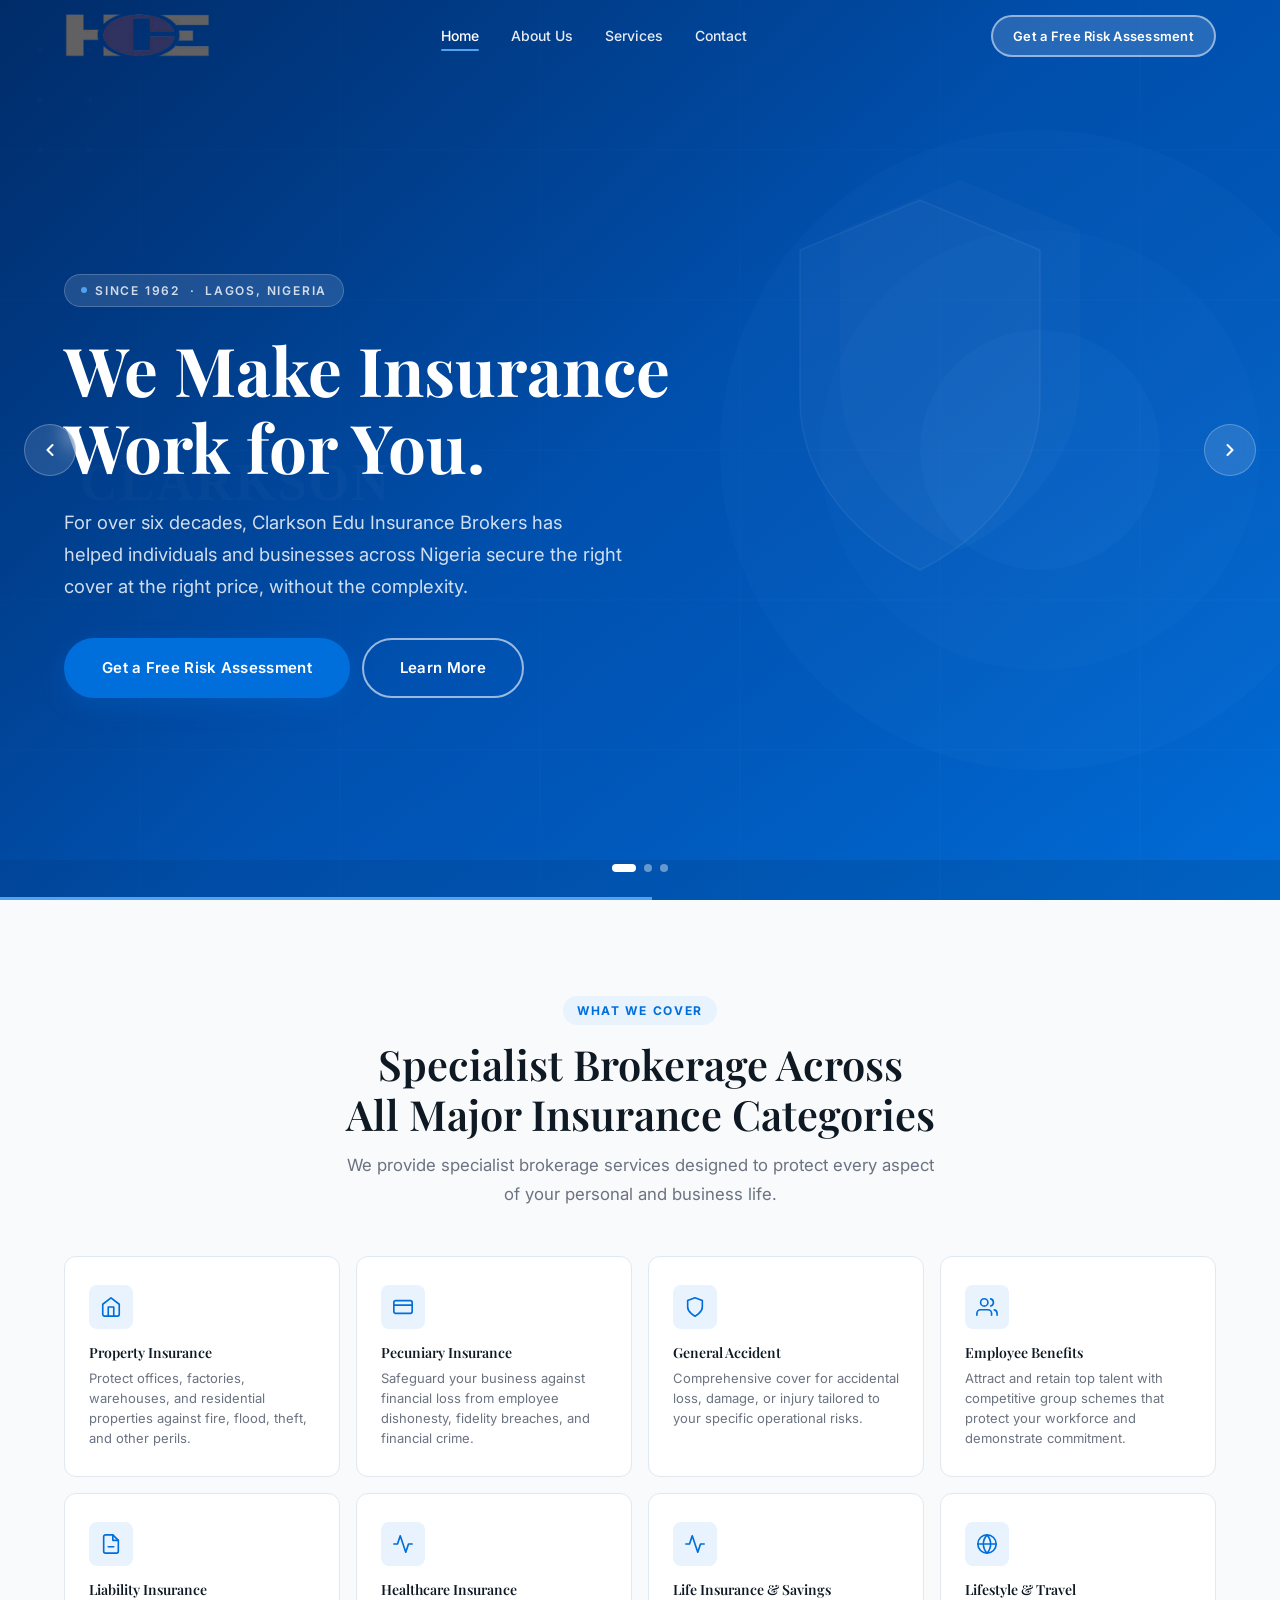
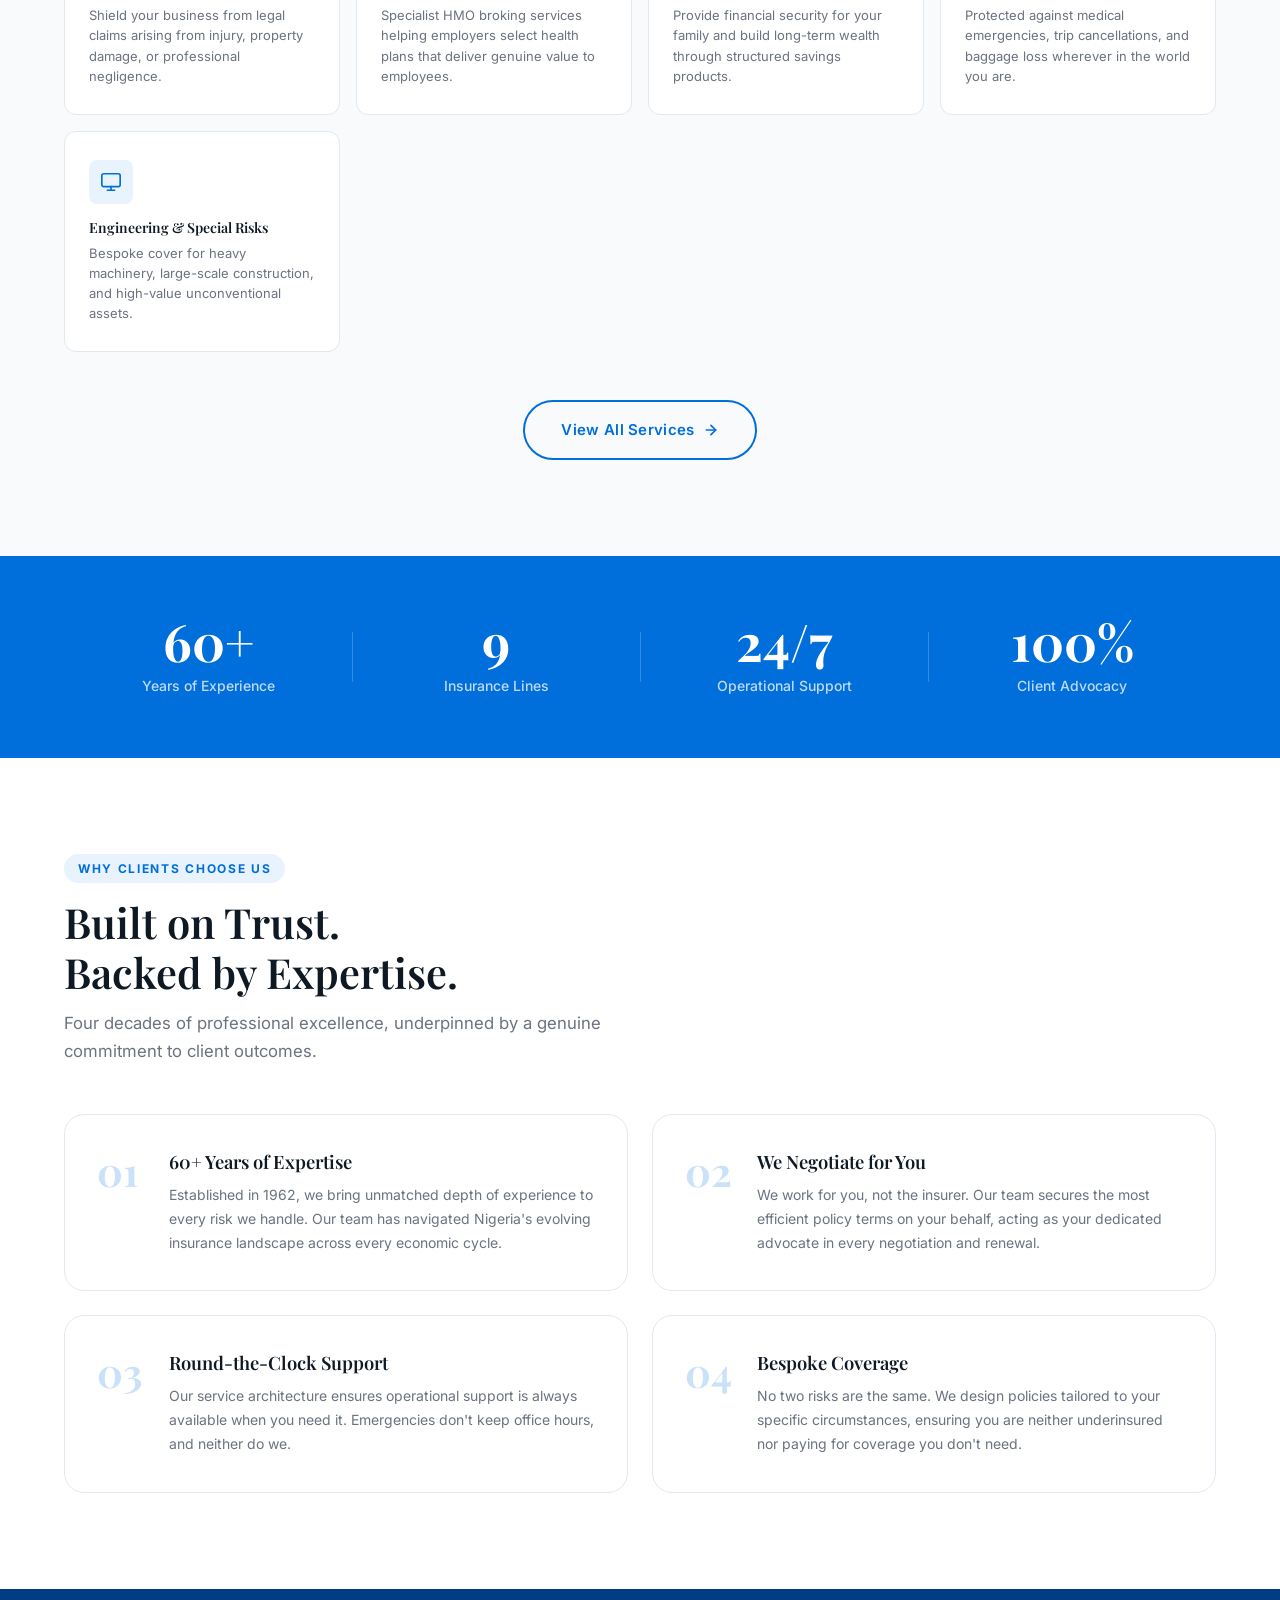
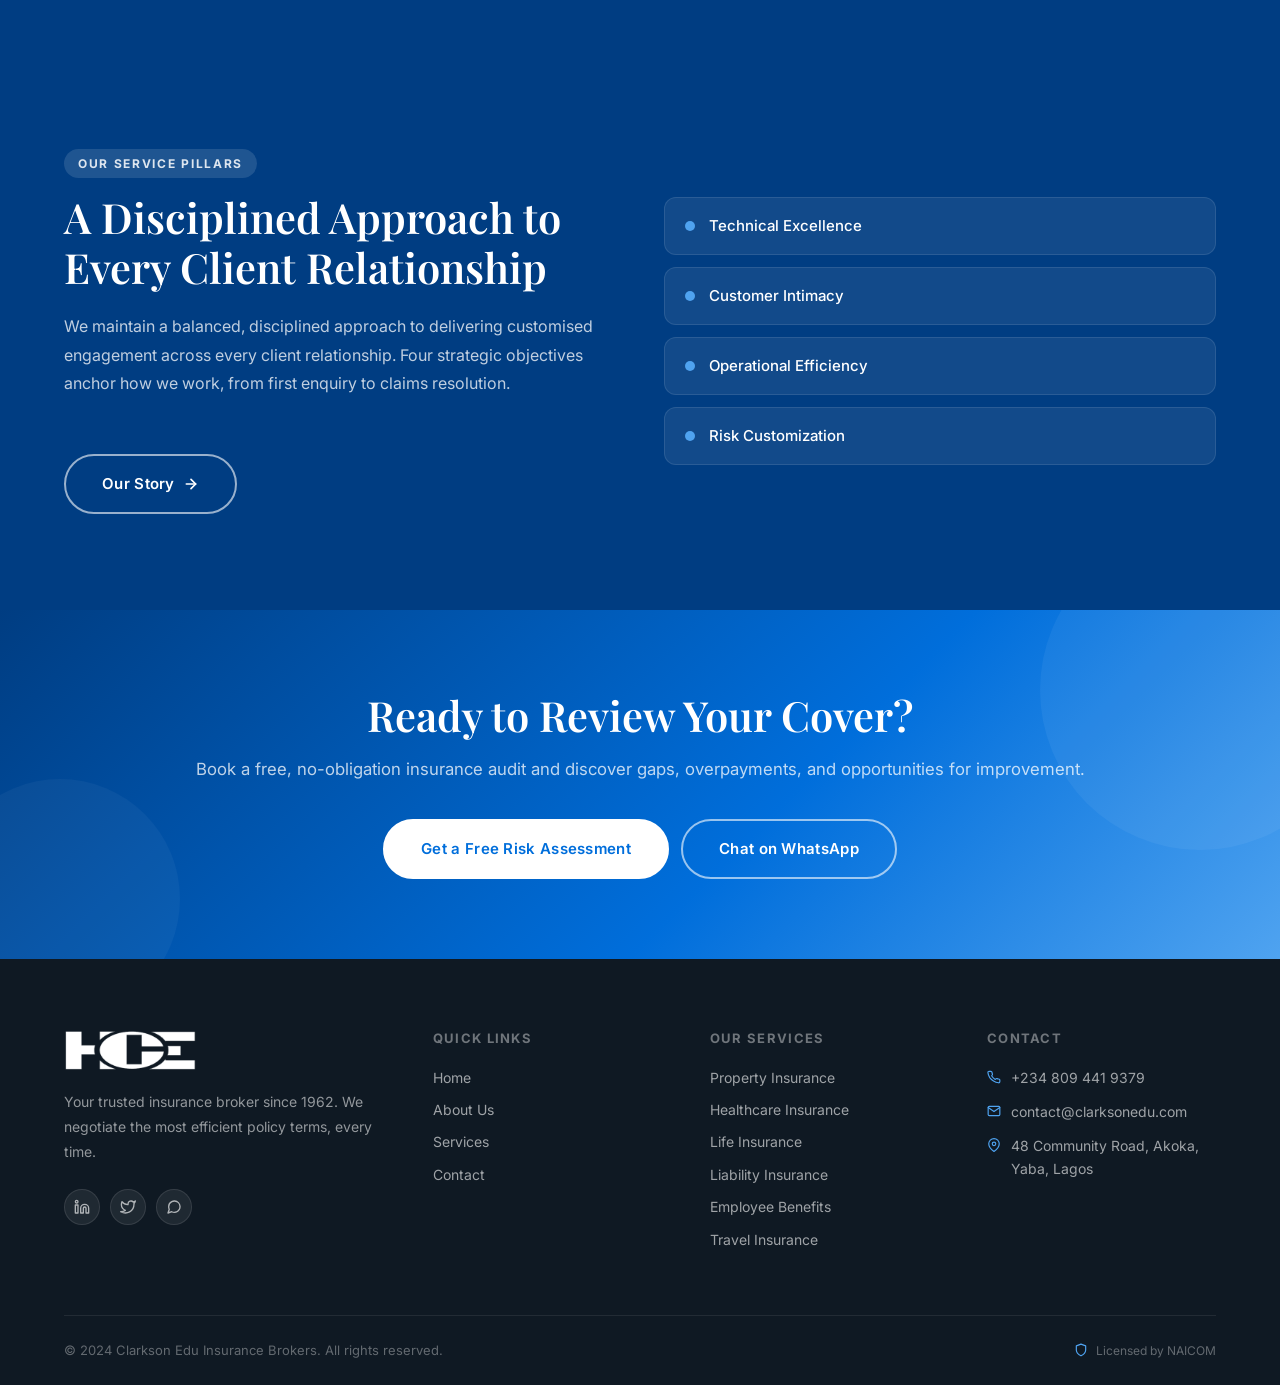
==== commit c261a141: "Update site logo to new PNG mark Co-Authored-By: Claude Sonnet 5 <noreply@anthropic.com>" ====
--- a/index.html
+++ b/index.html
@@ -5,7 +5,7 @@
   <meta name="viewport" content="width=device-width, initial-scale=1.0"/>
   <title>Clarkson Edu Insurance Brokers | We Make Insurance Work for You</title>
   <meta name="description" content="For over six decades, Clarkson Edu Insurance Brokers has helped individuals and businesses across Nigeria secure the right cover at the right price."/>
-  <link rel="icon" type="image/svg+xml" href="./images/logo.svg"/>
+  <link rel="icon" type="image/png" href="./images/logo.png"/>
   <link rel="preconnect" href="https://fonts.googleapis.com"/>
   <link rel="preconnect" href="https://fonts.gstatic.com" crossorigin/>
   <link href="https://fonts.googleapis.com/css2?family=Inter:wght@300;400;500;600;700;800&family=Playfair+Display:wght@500;600;700&display=swap" rel="stylesheet"/>
@@ -23,7 +23,7 @@
   <div class="container">
     <nav class="nav-inner">
       <a href="./index.html" class="nav-logo">
-        <img src="./images/logo.svg" alt="Clarkson Edu Insurance Brokers"/>
+        <img src="./images/logo.png" alt="Clarkson Edu Insurance Brokers"/>
       </a>
       <div class="nav-links">
         <a href="./index.html" class="nav-link">Home</a>
@@ -301,7 +301,7 @@
     <div class="footer-grid">
       <div class="footer-brand">
         <div class="footer-logo">
-          <img src="./images/logo.svg" alt="Clarkson Edu Insurance Brokers"/>
+          <img src="./images/logo.png" alt="Clarkson Edu Insurance Brokers"/>
         </div>
         <p class="footer-tagline">Your trusted insurance broker since 1962. We negotiate the most efficient policy terms, every time.</p>
         <div class="footer-socials">
